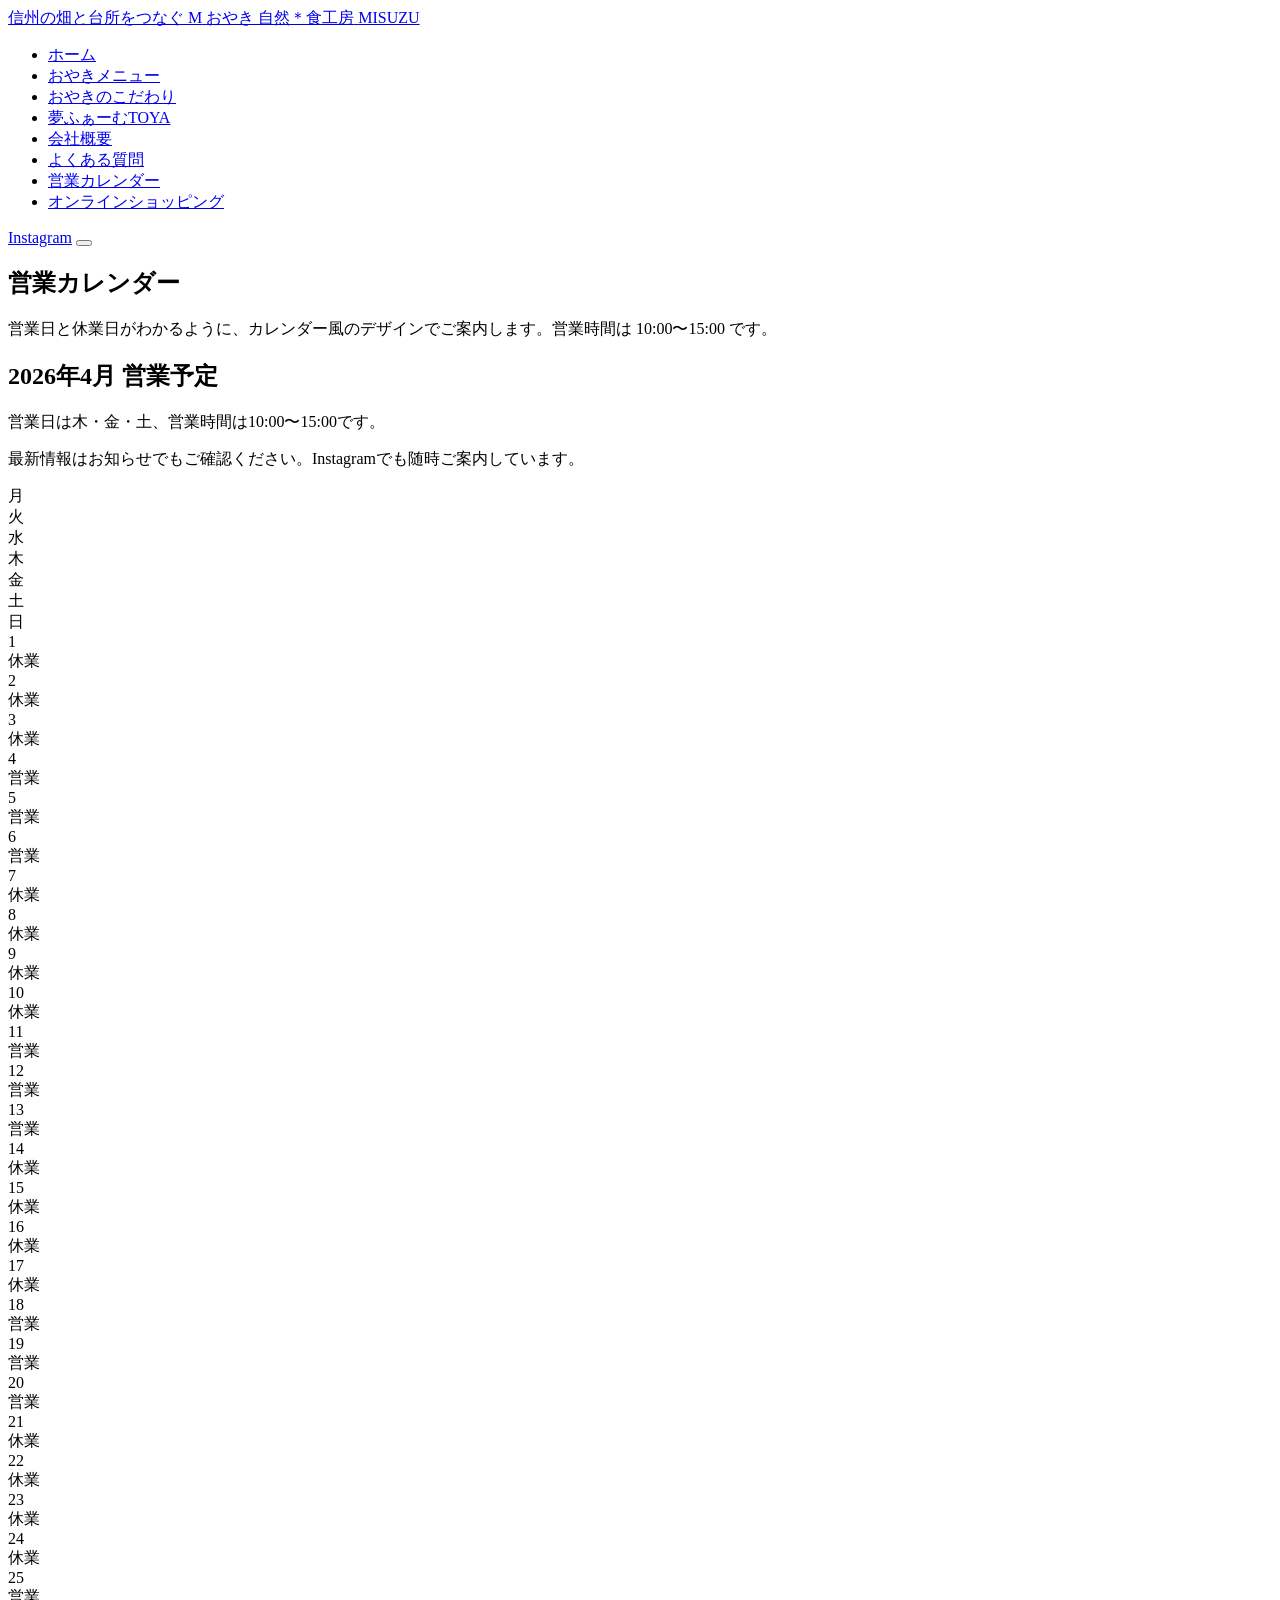
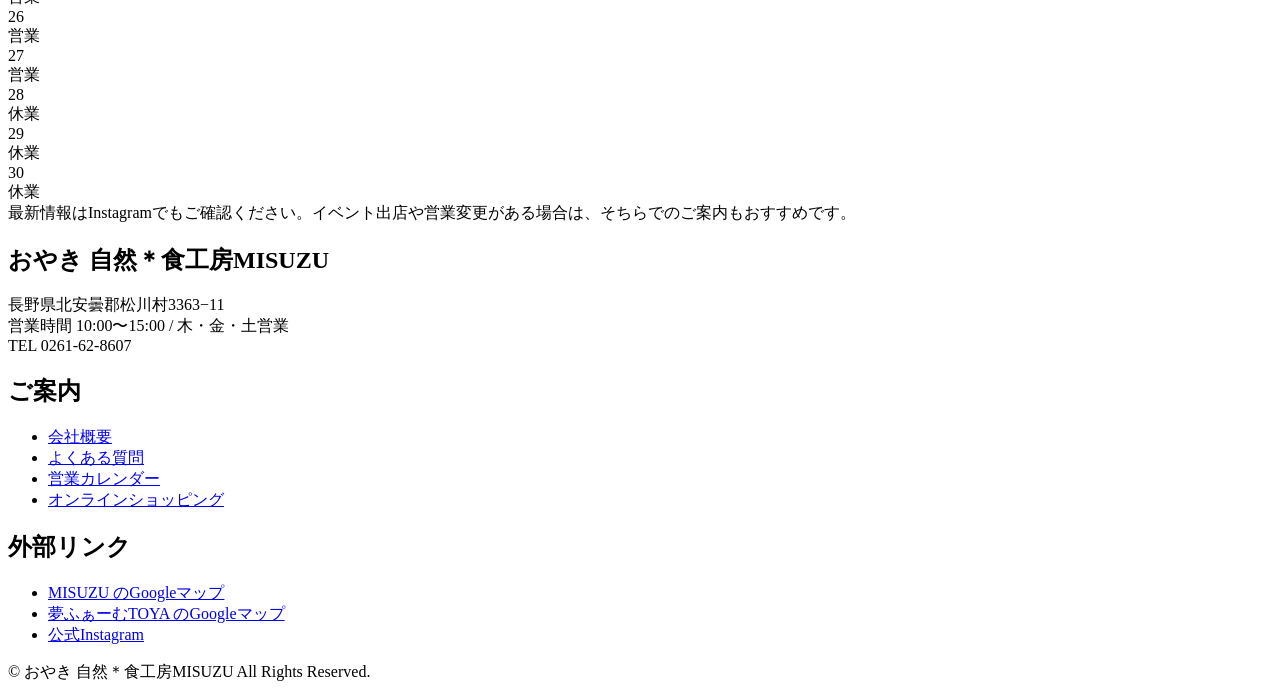
==== calendar.html @ 5a857658 "Add files via upload" ====
<!DOCTYPE html>
<html lang="ja">
<head>
  <meta charset="UTF-8">
  <meta name="viewport" content="width=device-width, initial-scale=1.0">
  <title>営業カレンダー | 自然＊食工房MISUZU</title>
  <meta name="description" content="自然＊食工房MISUZUの営業日、休業日、イベント出店日をカレンダーでご案内します。最新情報はお知らせやInstagramもご確認ください。">
  <link rel="stylesheet" href="assets/css/style.css">
</head>
<body>

<header class="site-header">
  <div class="container header-inner">
    <a class="logo-wrap" href="index.html">
      <span class="logo-sub">信州の畑と台所をつなぐ</span>
      <span class="logo-top">
        <span class="logo-mark">M</span>
        <span class="logo-main">おやき 自然＊食工房</span>
      </span>
      <span class="logo-en">MISUZU</span>
    </a>

    <div class="header-right">
      <nav class="global-nav">
        <ul>
          <li><a href="index.html">ホーム</a></li>
          <li><a href="menu.html">おやきメニュー</a></li>
          <li><a href="commitment.html">おやきのこだわり</a></li>
          <li><a href="farm.html">夢ふぁーむTOYA</a></li>
          <li><a href="company.html">会社概要</a></li>
          <li><a href="faq.html">よくある質問</a></li>
          <li><a href="calendar.html" class="is-current">営業カレンダー</a></li>
          <li><a href="shop.html">オンラインショッピング</a></li>
        </ul>
      </nav>

      <a class="social-link" href="https://www.instagram.com/misuzu_8607/" target="_blank" rel="noopener">Instagram</a>

      <button class="menu-toggle" aria-label="メニューを開く" aria-expanded="false">
        <span class="menu-toggle-bar"></span>
        <span class="menu-toggle-bar"></span>
        <span class="menu-toggle-bar"></span>
      </button>
    </div>
  </div>
</header>


<main class="page-main">
  <section class="page-hero">
    <div class="container narrow">
      <h1>営業カレンダー</h1>
      <p>営業日と休業日がわかるように、カレンダー風のデザインでご案内します。営業時間は 10:00〜15:00 です。</p>
    </div>
  </section>

  <section class="section">
    <div class="container">
      <h2 class="section-title">2026年4月 営業予定</h2><p class="section-lead">営業日は木・金・土、営業時間は10:00〜15:00です。</p>
      <p class="section-lead">最新情報はお知らせでもご確認ください。Instagramでも随時ご案内しています。</p>

      
      <div class="calendar-grid">
        <div class="calendar-head">月</div>
        <div class="calendar-head">火</div>
        <div class="calendar-head">水</div>
        <div class="calendar-head">木</div>
        <div class="calendar-head">金</div>
        <div class="calendar-head">土</div>
        <div class="calendar-head">日</div>

        <div class="calendar-cell is-closed"><div class="calendar-day">1</div><span class="calendar-label label-closed">休業</span></div>
        <div class="calendar-cell is-closed"><div class="calendar-day">2</div><span class="calendar-label label-closed">休業</span></div>
        <div class="calendar-cell is-closed"><div class="calendar-day">3</div><span class="calendar-label label-closed">休業</span></div>
        <div class="calendar-cell"><div class="calendar-day">4</div><span class="calendar-label label-open">営業</span></div>
        <div class="calendar-cell"><div class="calendar-day">5</div><span class="calendar-label label-open">営業</span></div>
        <div class="calendar-cell"><div class="calendar-day">6</div><span class="calendar-label label-open">営業</span></div>
        <div class="calendar-cell is-closed"><div class="calendar-day">7</div><span class="calendar-label label-closed">休業</span></div>

        <div class="calendar-cell is-closed"><div class="calendar-day">8</div><span class="calendar-label label-closed">休業</span></div>
        <div class="calendar-cell is-closed"><div class="calendar-day">9</div><span class="calendar-label label-closed">休業</span></div>
        <div class="calendar-cell is-closed"><div class="calendar-day">10</div><span class="calendar-label label-closed">休業</span></div>
        <div class="calendar-cell"><div class="calendar-day">11</div><span class="calendar-label label-open">営業</span></div>
        <div class="calendar-cell"><div class="calendar-day">12</div><span class="calendar-label label-open">営業</span></div>
        <div class="calendar-cell"><div class="calendar-day">13</div><span class="calendar-label label-open">営業</span></div>
        <div class="calendar-cell is-closed"><div class="calendar-day">14</div><span class="calendar-label label-closed">休業</span></div>

        <div class="calendar-cell is-closed"><div class="calendar-day">15</div><span class="calendar-label label-closed">休業</span></div>
        <div class="calendar-cell is-closed"><div class="calendar-day">16</div><span class="calendar-label label-closed">休業</span></div>
        <div class="calendar-cell is-closed"><div class="calendar-day">17</div><span class="calendar-label label-closed">休業</span></div>
        <div class="calendar-cell"><div class="calendar-day">18</div><span class="calendar-label label-open">営業</span></div>
        <div class="calendar-cell"><div class="calendar-day">19</div><span class="calendar-label label-open">営業</span></div>
        <div class="calendar-cell"><div class="calendar-day">20</div><span class="calendar-label label-open">営業</span></div>
        <div class="calendar-cell is-closed"><div class="calendar-day">21</div><span class="calendar-label label-closed">休業</span></div>

        <div class="calendar-cell is-closed"><div class="calendar-day">22</div><span class="calendar-label label-closed">休業</span></div>
        <div class="calendar-cell is-closed"><div class="calendar-day">23</div><span class="calendar-label label-closed">休業</span></div>
        <div class="calendar-cell is-closed"><div class="calendar-day">24</div><span class="calendar-label label-closed">休業</span></div>
        <div class="calendar-cell"><div class="calendar-day">25</div><span class="calendar-label label-open">営業</span></div>
        <div class="calendar-cell"><div class="calendar-day">26</div><span class="calendar-label label-open">営業</span></div>
        <div class="calendar-cell"><div class="calendar-day">27</div><span class="calendar-label label-open">営業</span></div>
        <div class="calendar-cell is-closed"><div class="calendar-day">28</div><span class="calendar-label label-closed">休業</span></div>

        <div class="calendar-cell is-closed"><div class="calendar-day">29</div><span class="calendar-label label-closed">休業</span></div>
        <div class="calendar-cell is-closed"><div class="calendar-day">30</div><span class="calendar-label label-closed">休業</span></div>
      </div>


      <div class="spacer-24"></div>
      <div class="note-box">
        最新情報はInstagramでもご確認ください。イベント出店や営業変更がある場合は、そちらでのご案内もおすすめです。
      </div>
    </div>
  </section>
</main>


<footer class="site-footer">
  <div class="container footer-grid">
    <div>
      <h2 class="footer-title">おやき 自然＊食工房MISUZU</h2>
      <p class="footer-text">
        長野県北安曇郡松川村3363−11<br>
        営業時間 10:00〜15:00 / 木・金・土営業<br>
        TEL 0261-62-8607
      </p>
    </div>

    <div>
      <h2 class="footer-title">ご案内</h2>
      <ul class="footer-links">
        <li><a href="company.html">会社概要</a></li>
        <li><a href="faq.html">よくある質問</a></li>
        <li><a href="calendar.html">営業カレンダー</a></li>
        <li><a href="shop.html">オンラインショッピング</a></li>
      </ul>
    </div>

    <div>
      <h2 class="footer-title">外部リンク</h2>
      <ul class="footer-links">
        <li><a href="https://maps.app.goo.gl/z2xtcwqG5wFRK5Et5" target="_blank" rel="noopener">MISUZU のGoogleマップ</a></li>
        <li><a href="https://maps.app.goo.gl/m7AJGB9imbw2yiM36" target="_blank" rel="noopener">夢ふぁーむTOYA のGoogleマップ</a></li>
        <li><a href="https://www.instagram.com/misuzu_8607/" target="_blank" rel="noopener">公式Instagram</a></li>
      </ul>
    </div>
  </div>
  <div class="container footer-bottom">
    © おやき 自然＊食工房MISUZU All Rights Reserved.
  </div>
</footer>

<script src="assets/js/main.js"></script>
</body>
</html>
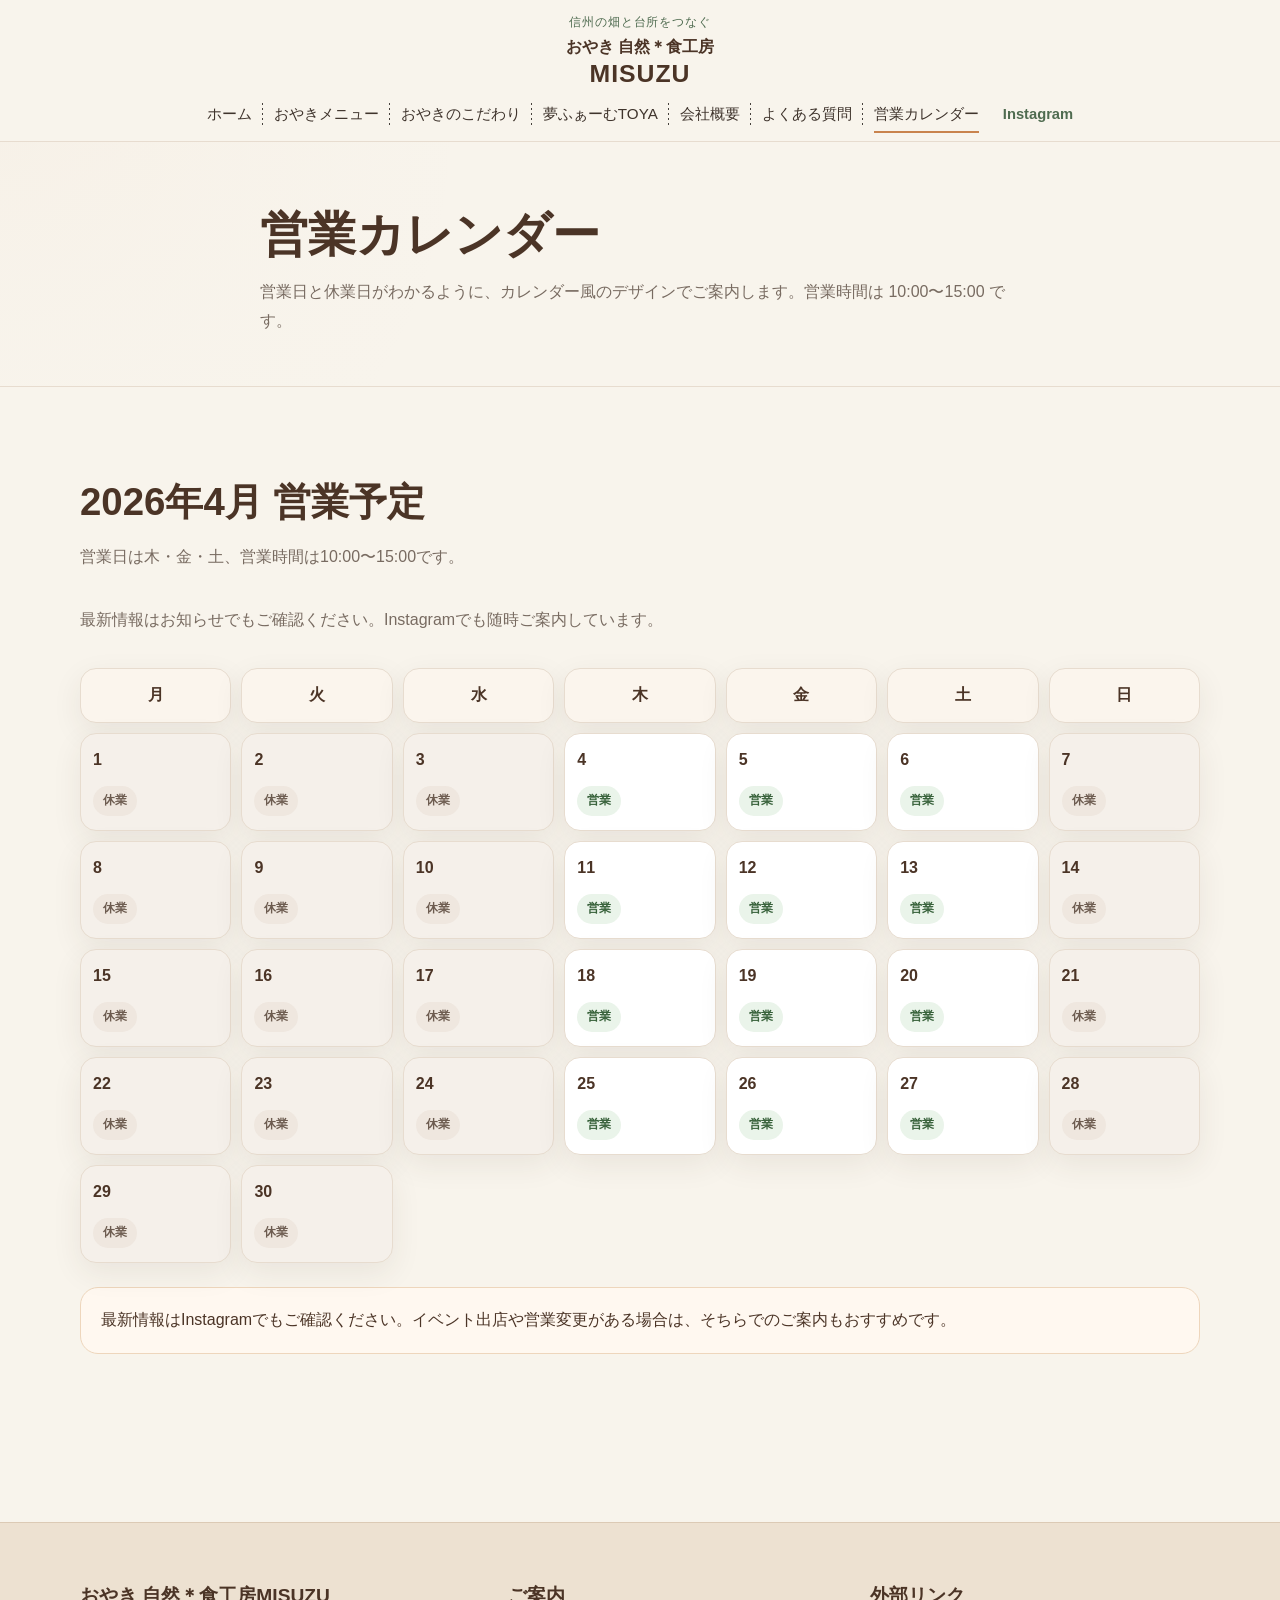
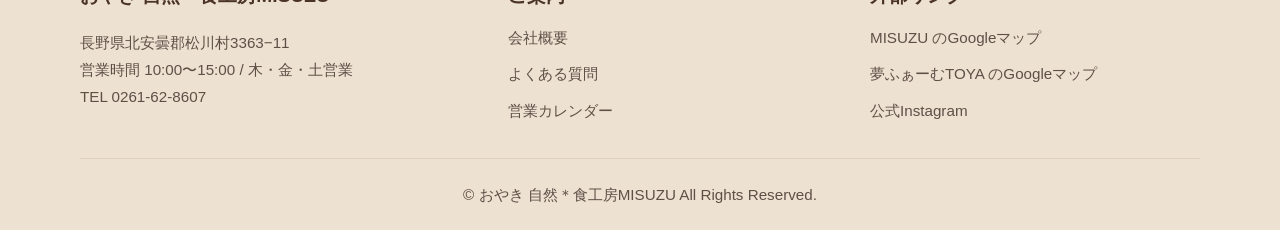
==== commit 6f2098e9: "calendar.html" ====
--- a/calendar.html
+++ b/calendar.html
@@ -30,7 +30,7 @@
           <li><a href="company.html">会社概要</a></li>
           <li><a href="faq.html">よくある質問</a></li>
           <li><a href="calendar.html" class="is-current">営業カレンダー</a></li>
-          <li><a href="shop.html">オンラインショッピング</a></li>
+       
         </ul>
       </nav>
 
@@ -132,7 +132,7 @@
         <li><a href="company.html">会社概要</a></li>
         <li><a href="faq.html">よくある質問</a></li>
         <li><a href="calendar.html">営業カレンダー</a></li>
-        <li><a href="shop.html">オンラインショッピング</a></li>
+       
       </ul>
     </div>
 
--- a/assets/css/style.css
+++ b/assets/css/style.css
@@ -0,0 +1,1582 @@
+
+:root {
+  --ivory: #f8f4ec;
+  --white: #ffffff;
+  --brown: #6b4b35;
+  --brown-dark: #4b3426;
+  --green: #4f6b4f;
+  --orange: #c9834d;
+  --orange-soft: #e4b489;
+  --text: #3f342c;
+  --muted: #786b61;
+  --line: #e7dccf;
+  --bg-section: #fcfaf6;
+  --shadow: 0 10px 30px rgba(70, 50, 35, 0.08);
+  --radius: 20px;
+  --header-h: 132px;
+}
+
+* {
+  box-sizing: border-box;
+}
+
+html {
+  scroll-behavior: smooth;
+}
+
+body {
+  margin: 0;
+  color: var(--text);
+  background: var(--ivory);
+  font-family: "Hiragino Sans", "Yu Gothic", "YuGothic", sans-serif;
+  line-height: 1.8;
+}
+
+body.menu-open {
+  overflow: hidden;
+}
+
+img {
+  max-width: 100%;
+  height: auto;
+  display: block;
+}
+
+a {
+  color: inherit;
+}
+
+.container {
+  width: min(1120px, 92%);
+  margin: 0 auto;
+}
+
+.narrow {
+  width: min(760px, 92%);
+  margin: 0 auto;
+}
+
+.section {
+  padding: 88px 0;
+}
+
+.section.alt {
+  background: var(--bg-section);
+}
+
+.page-main {
+  padding-top: var(--header-h);
+}
+
+.page-hero {
+  padding: 72px 0 50px;
+  background:
+    linear-gradient(rgba(248,244,236,0.78), rgba(248,244,236,0.92)),
+    radial-gradient(circle at top left, rgba(201,131,77,0.12), transparent 35%);
+  border-bottom: 1px solid var(--line);
+}
+
+.page-hero h1 {
+  margin: 0 0 12px;
+  font-size: clamp(2rem, 4vw, 3rem);
+  line-height: 1.3;
+  color: var(--brown-dark);
+}
+
+.page-hero p {
+  margin: 0;
+  color: var(--muted);
+}
+
+.section-title {
+  margin: 0 0 14px;
+  font-size: clamp(1.7rem, 3vw, 2.4rem);
+  line-height: 1.4;
+  color: var(--brown-dark);
+}
+
+.section-lead {
+  margin: 0 0 34px;
+  color: var(--muted);
+}
+
+.site-header {
+  position: fixed;
+  inset: 0 0 auto 0;
+  z-index: 1000;
+  background: rgba(248, 244, 236, 0.95);
+  backdrop-filter: blur(10px);
+  border-bottom: 1px solid var(--line);
+}
+
+.header-inner {
+  min-height: 124px;
+  display: flex;
+  flex-direction: column;
+  align-items: center;
+  justify-content: center;
+  gap: 14px;
+  padding-top: 12px;
+  padding-bottom: 12px;
+}
+.logo {
+  display: flex;
+  align-items: center;
+  gap: 12px;
+}
+
+.logo-img {
+  width: 50px;
+  height: 50px;
+  object-fit: contain;
+}
+.logo-wrap {
+  display: flex;
+  flex-direction: column;
+  justify-content: center;
+  align-items: center;
+  text-align: center;
+  text-decoration: none;
+  gap: 4px;
+}
+
+.logo-top {
+  display: flex;
+  align-items: center;
+  justify-content: center;
+  gap: 12px;
+}
+
+.logo-mark {
+  width: 44px;
+  height: 44px;
+  border-radius: 50%;
+  display: inline-flex;
+  align-items: center;
+  justify-content: center;
+  background: linear-gradient(135deg, var(--orange), #b56d3a);
+  color: #fff;
+  font-weight: 800;
+  font-size: 1rem;
+  box-shadow: 0 6px 18px rgba(107, 75, 53, 0.18);
+  flex-shrink: 0;
+}
+
+.logo-sub {
+  font-size: 0.72rem;
+  color: var(--green);
+  letter-spacing: 0.08em;
+}
+
+.logo-main {
+  font-size: 1rem;
+  font-weight: 700;
+  color: var(--brown-dark);
+  line-height: 1.3;
+}
+
+.logo-en {
+  font-size: 1.55rem;
+  font-weight: 800;
+  letter-spacing: 0.04em;
+  color: var(--brown-dark);
+  line-height: 1;
+}
+
+.header-right {
+  display: flex;
+  align-items: center;
+  justify-content: center;
+  gap: 24px;
+  width: 100%;
+}
+
+.global-nav ul {
+  display: flex;
+  align-items: center;
+  justify-content: center;
+  gap: 22px;
+  list-style: none;
+  margin: 0;
+  padding: 0;
+  flex-wrap: wrap;
+}
+
+.global-nav li {
+  position: relative;
+}
+
+.global-nav li:not(:last-child)::after {
+  content: "";
+  position: absolute;
+  right: -11px;
+  top: 50%;
+  transform: translateY(-50%);
+  width: 1px;
+  height: 24px;
+  background-image: repeating-linear-gradient(
+    to bottom,
+    rgba(40, 35, 30, 0.85) 0,
+    rgba(40, 35, 30, 0.85) 2px,
+    transparent 2px,
+    transparent 5px
+  );
+}
+
+.global-nav a.is-current::after {
+  width: 42px;
+}
+
+
+.global-nav a {
+  text-decoration: none;
+  font-size: 0.95rem;
+  color: var(--text);
+  position: relative;
+  display: inline-block;
+  line-height: 1.6;
+}
+
+.global-nav a::after {
+  content: "";
+  position: absolute;
+  left: 0;
+  bottom: -6px;
+  width: 0;
+  height: 2px;
+  background: var(--orange);
+  transition: width 0.25s ease;
+}
+
+.global-nav a:hover::after,
+.global-nav a:focus-visible::after,
+.global-nav a.is-current::after {
+  width: 100%;
+}
+
+.social-link {
+  text-decoration: none;
+  white-space: nowrap;
+  color: var(--green);
+  font-size: 0.92rem;
+  font-weight: 700;
+}
+
+.menu-toggle {
+  display: none;
+  border: none;
+  background: transparent;
+  padding: 8px;
+  cursor: pointer;
+}
+
+.menu-toggle-bar {
+  display: block;
+  width: 26px;
+  height: 2px;
+  margin: 5px 0;
+  background: var(--brown-dark);
+  border-radius: 999px;
+}
+
+.hero {
+  min-height: 92vh;
+  padding-top: var(--header-h);
+  display: grid;
+  align-items: stretch;
+  background:
+    linear-gradient(90deg, rgba(62,44,31,.64), rgba(62,44,31,.25)),
+    url('../img/yakioyaki.JPG') center/cover no-repeat;
+  color: #fff;
+}
+
+.hero-inner {
+  display: grid;
+  align-items: center;
+  padding: 70px 0;
+}
+
+.hero-content {
+  max-width: 660px;
+}
+
+.hero-kicker {
+  display: none;
+}
+
+.hero h1 {
+  margin: 0 0 16px;
+  font-size: clamp(2.4rem, 6vw, 4.3rem);
+  line-height: 1.25;
+}
+
+.hero p {
+  margin: 0;
+  font-size: 1.05rem;
+  max-width: 560px;
+}
+
+.hero-buttons {
+  display: flex;
+  flex-wrap: wrap;
+  gap: 14px;
+  margin-top: 28px;
+}
+
+.btn {
+  display: inline-flex;
+  align-items: center;
+  justify-content: center;
+  min-height: 48px;
+  padding: 12px 24px;
+  border-radius: 999px;
+  text-decoration: none;
+  border: 1px solid transparent;
+  background: var(--orange);
+  color: #fff;
+  font-weight: 700;
+  transition: transform .2s ease, opacity .2s ease, background .2s ease;
+}
+
+.btn:hover {
+  opacity: 0.95;
+  transform: translateY(-1px);
+}
+
+.btn-secondary {
+  background: rgba(255,255,255,0.14);
+  border-color: rgba(255,255,255,0.4);
+}
+
+.btn-outline {
+  background: transparent;
+  color: var(--brown-dark);
+  border-color: var(--orange);
+}
+
+.btn-small {
+  min-height: 40px;
+  padding: 8px 18px;
+  font-size: 0.92rem;
+}
+
+.grid {
+  display: grid;
+  gap: 24px;
+}
+
+.grid-2 {
+  grid-template-columns: repeat(2, 1fr);
+}
+
+.grid-3 {
+  grid-template-columns: repeat(3, 1fr);
+}
+
+.grid-4 {
+  grid-template-columns: repeat(4, 1fr);
+}
+
+.card {
+  background: var(--white);
+  border: 1px solid var(--line);
+  border-radius: var(--radius);
+  box-shadow: var(--shadow);
+  overflow: hidden;
+}
+
+.card-body {
+  padding: 24px;
+}
+
+.feature-card,
+.info-card,
+.faq-preview-item {
+  background: var(--white);
+  border: 1px solid var(--line);
+  border-radius: var(--radius);
+  box-shadow: var(--shadow);
+  padding: 26px;
+}
+
+.feature-icon {
+  width: 52px;
+  height: 52px;
+  display: grid;
+  place-items: center;
+  margin-bottom: 14px;
+  border-radius: 50%;
+  background: #f4e6d7;
+  color: var(--brown-dark);
+  font-size: 1.4rem;
+}
+
+.media-block,
+.split-block {
+  display: grid;
+  grid-template-columns: 1.08fr 1fr;
+  gap: 40px;
+  align-items: center;
+}
+
+.media-block.reverse {
+  grid-template-columns: 1fr 1.08fr;
+}
+
+.media-image img,
+.card-image img,
+.instagram-photo img {
+  width: 100%;
+  height: 100%;
+  object-fit: cover;
+}
+
+.media-image,
+.instagram-photo {
+  overflow: hidden;
+  border-radius: var(--radius);
+  box-shadow: var(--shadow);
+}
+
+.media-image img {
+  min-height: 340px;
+}
+
+.card-image img {
+  aspect-ratio: 4 / 3;
+}
+
+.tag-row {
+  display: flex;
+  flex-wrap: wrap;
+  gap: 8px;
+  margin-bottom: 14px;
+}
+
+.tag {
+  display: inline-flex;
+  align-items: center;
+  padding: 6px 12px;
+  border-radius: 999px;
+  background: #f4e6d7;
+  color: var(--brown-dark);
+  font-size: 0.8rem;
+  font-weight: 700;
+}
+
+.note-box {
+  padding: 18px 20px;
+  border-radius: 18px;
+  background: #fff8f0;
+  border: 1px solid #eed6bc;
+  color: var(--brown-dark);
+}
+
+.news-list,
+.link-list {
+  list-style: none;
+  margin: 0;
+  padding: 0;
+}
+
+.news-list li,
+.link-list li {
+  padding: 14px 0;
+  border-bottom: 1px dashed var(--line);
+}
+
+.news-list li:last-child,
+.link-list li:last-child {
+  border-bottom: none;
+}
+
+.news-date {
+  display: inline-block;
+  min-width: 112px;
+  color: var(--green);
+  font-weight: 700;
+  font-size: 0.92rem;
+}
+
+.faq-preview {
+  display: grid;
+  gap: 14px;
+}
+
+.faq-preview-item h3,
+.feature-card h3,
+.info-card h3,
+.menu-card h3 {
+  margin: 0 0 10px;
+  font-size: 1.15rem;
+  color: var(--brown-dark);
+}
+
+.faq-preview-item p,
+.feature-card p,
+.info-card p,
+.menu-card p,
+.media-text p {
+  margin: 0;
+  color: var(--muted);
+}
+
+.instagram-box {
+  display: grid;
+  grid-template-columns: 1fr 1.05fr;
+  gap: 32px;
+  align-items: center;
+  background: linear-gradient(135deg, #fff, #fcf6ef);
+  border: 1px solid var(--line);
+  border-radius: 28px;
+  box-shadow: var(--shadow);
+  padding: 32px;
+}
+
+.table-wrap {
+  overflow-x: auto;
+}
+
+.info-table {
+  width: 100%;
+  border-collapse: collapse;
+  background: var(--white);
+  border: 1px solid var(--line);
+  border-radius: 18px;
+  overflow: hidden;
+  box-shadow: var(--shadow);
+}
+
+.info-table th,
+.info-table td {
+  padding: 16px 18px;
+  border-bottom: 1px solid var(--line);
+  text-align: left;
+  vertical-align: top;
+}
+
+.info-table th {
+  width: 200px;
+  background: #faf4eb;
+  color: var(--brown-dark);
+}
+
+.info-table tr:last-child th,
+.info-table tr:last-child td {
+  border-bottom: none;
+}
+
+.faq-list {
+  display: grid;
+  gap: 14px;
+}
+
+.faq-item {
+  background: var(--white);
+  border: 1px solid var(--line);
+  border-radius: 18px;
+  overflow: hidden;
+  box-shadow: var(--shadow);
+}
+
+.faq-question {
+  width: 100%;
+  padding: 18px 22px;
+  border: none;
+  background: transparent;
+  color: var(--brown-dark);
+  text-align: left;
+  font-size: 1rem;
+  font-weight: 700;
+  cursor: pointer;
+  position: relative;
+}
+
+.faq-question::after {
+  content: "+";
+  position: absolute;
+  right: 22px;
+  top: 50%;
+  transform: translateY(-50%);
+  font-size: 1.3rem;
+  color: var(--orange);
+}
+
+.faq-item.is-open .faq-question::after {
+  content: "−";
+}
+
+.faq-answer {
+  display: none;
+  padding: 0 22px 20px;
+  color: var(--muted);
+}
+
+.faq-item.is-open .faq-answer {
+  display: block;
+}
+
+.calendar-grid {
+  display: grid;
+  grid-template-columns: repeat(7, 1fr);
+  gap: 10px;
+}
+
+.calendar-head,
+.calendar-cell {
+  background: var(--white);
+  border: 1px solid var(--line);
+  border-radius: 16px;
+  min-height: 98px;
+  padding: 12px;
+  box-shadow: var(--shadow);
+}
+
+.calendar-head {
+  min-height: auto;
+  text-align: center;
+  font-weight: 700;
+  color: var(--brown-dark);
+  background: #fbf5ed;
+}
+
+.calendar-cell.is-closed {
+  background: #f5f0ea;
+}
+
+.calendar-cell.is-event {
+  background: #fff4e8;
+  border-color: #efc598;
+}
+
+.calendar-day {
+  font-weight: 700;
+  margin-bottom: 10px;
+  color: var(--brown-dark);
+}
+
+.calendar-label {
+  display: inline-block;
+  padding: 4px 10px;
+  border-radius: 999px;
+  font-size: 0.76rem;
+  font-weight: 700;
+}
+
+.label-open {
+  background: #eaf4ea;
+  color: #37613a;
+}
+
+.label-closed {
+  background: #efe7df;
+  color: #6d5c50;
+}
+
+.label-event {
+  background: #fde3c5;
+  color: #9a5d1b;
+}
+
+.contact-note {
+  font-size: 0.95rem;
+  color: var(--muted);
+}
+
+.site-footer {
+  background: #ede1d1;
+  margin-top: 80px;
+  padding-top: 56px;
+  border-top: 1px solid #dccab5;
+}
+
+.footer-grid {
+  display: grid;
+  grid-template-columns: 1.2fr 1fr 1fr;
+  gap: 32px;
+}
+
+.footer-title {
+  margin: 0 0 10px;
+  font-size: 1.2rem;
+  color: var(--brown-dark);
+}
+
+.footer-text,
+.footer-links a,
+.footer-bottom {
+  color: #5e5047;
+  font-size: 0.95rem;
+}
+
+.footer-links {
+  list-style: none;
+  margin: 0;
+  padding: 0;
+}
+
+.footer-links li + li {
+  margin-top: 8px;
+}
+
+.footer-links a {
+  text-decoration: none;
+}
+
+.footer-bottom {
+  text-align: center;
+  padding: 22px 0;
+  margin-top: 32px;
+  border-top: 1px solid rgba(107,75,53,0.12);
+}
+
+.spacer-24 {
+  height: 24px;
+}
+
+@media (max-width: 980px) {
+  .grid-4 {
+    grid-template-columns: repeat(2, 1fr);
+  }
+
+  .grid-3 {
+    grid-template-columns: repeat(2, 1fr);
+  }
+
+  .media-block,
+  .media-block.reverse,
+  .split-block,
+  .instagram-box,
+  .footer-grid {
+    grid-template-columns: 1fr;
+  }
+
+  .calendar-grid {
+    grid-template-columns: repeat(4, 1fr);
+  }
+}
+
+@media (max-width: 768px) {
+  :root {
+    --header-h: 74px;
+  }
+
+  .header-inner {
+    min-height: 74px;
+    display: flex;
+    flex-direction: row;
+    align-items: center;
+    justify-content: space-between;
+    padding-top: 0;
+    padding-bottom: 0;
+    gap: 16px;
+  }
+
+  .logo-wrap {
+    min-width: auto;
+    align-items: flex-start;
+    text-align: left;
+  }
+
+  .logo-top {
+    justify-content: flex-start;
+  }
+
+  .logo-mark {
+    width: 34px;
+    height: 34px;
+    font-size: 0.9rem;
+  }
+
+  .logo-main {
+    font-size: 0.92rem;
+  }
+
+  .logo-en {
+    font-size: 1.2rem;
+  }
+
+  .header-right {
+    width: auto;
+    align-items: center;
+    justify-content: flex-end;
+    gap: 0;
+  }
+
+  .menu-toggle {
+    display: block;
+  }
+
+  .social-link {
+    display: none;
+  }
+
+  .global-nav {
+    position: fixed;
+    top: var(--header-h);
+    right: 0;
+    width: min(88vw, 360px);
+    height: calc(100vh - var(--header-h));
+    background: rgba(248, 244, 236, 0.98);
+    border-left: 1px solid var(--line);
+    transform: translateX(100%);
+    transition: transform .28s ease;
+    padding: 24px;
+    overflow-y: auto;
+  }
+
+  .global-nav.is-open {
+    transform: translateX(0);
+  }
+
+  .global-nav ul {
+    flex-direction: column;
+    align-items: flex-start;
+    gap: 14px;
+  }
+
+  .hero {
+    min-height: 84vh;
+    background-position: center;
+  }
+
+  .hero-buttons {
+    flex-direction: column;
+    align-items: flex-start;
+  }
+
+  .grid-2,
+  .grid-3,
+  .grid-4,
+  .calendar-grid {
+    grid-template-columns: 1fr;
+  }
+
+  .page-hero {
+    padding: 54px 0 40px;
+  }
+
+  .section {
+    padding: 68px 0;
+  }
+}
+
+
+
+
+
+
+/* ===== smartphone optimization ===== */
+@media (max-width: 768px) {
+  body {
+    font-size: 15px;
+    line-height: 1.75;
+  }
+
+  .container,
+  .narrow {
+    width: min(92%, 100%);
+  }
+
+  .site-header {
+    border-bottom: 1px solid var(--line);
+  }
+
+  .header-inner {
+    min-height: 78px;
+    padding: 10px 0;
+  }
+
+  .logo-sub {
+    font-size: 0.62rem;
+    letter-spacing: 0.04em;
+  }
+
+  .logo-main {
+    font-size: 0.84rem;
+  }
+
+  .logo-en {
+    font-size: 1.05rem;
+  }
+
+  .global-nav {
+    width: 100%;
+    height: calc(100vh - var(--header-h));
+    border-left: none;
+    box-shadow: -10px 0 30px rgba(0, 0, 0, 0.06);
+    padding: 20px 18px 28px;
+  }
+
+  .global-nav ul {
+    gap: 0;
+    width: 100%;
+  }
+
+  .global-nav li {
+    width: 100%;
+    border-bottom: 1px solid var(--line);
+  }
+
+  .global-nav li:not(:last-child)::after {
+    display: none;
+  }
+
+
+  .global-nav a {
+    display: block;
+    width: 100%;
+    padding: 14px 2px;
+    font-size: 1rem;
+  }
+
+  .global-nav a::after {
+    display: none;
+  }
+
+  .menu-toggle {
+    padding: 6px;
+  }
+
+  .hero {
+    min-height: auto;
+    padding-top: var(--header-h);
+    background:
+      linear-gradient(180deg, rgba(62,44,31,.54), rgba(62,44,31,.32)),
+      url('../img/yakioyaki.JPG') center/cover no-repeat;
+  }
+
+  .hero-inner {
+    padding: 42px 0 50px;
+  }
+
+  .hero-content {
+    max-width: 100%;
+  }
+
+  .hero-kicker {
+    margin-bottom: 14px;
+    padding: 7px 12px;
+    font-size: 0.8rem;
+  }
+
+  .hero h1 {
+    font-size: clamp(2rem, 10vw, 2.8rem);
+    line-height: 1.25;
+    margin-bottom: 14px;
+  }
+
+  .hero p {
+    font-size: 0.98rem;
+  }
+
+  .hero-buttons {
+    gap: 12px;
+    width: 100%;
+  }
+
+  .hero-buttons .btn {
+    width: 100%;
+  }
+
+  .section {
+    padding: 54px 0;
+  }
+
+  .section-title {
+    font-size: 1.55rem;
+    line-height: 1.45;
+    margin-bottom: 12px;
+  }
+
+  .section-lead {
+    margin-bottom: 24px;
+    font-size: 0.95rem;
+  }
+
+  .feature-card,
+  .info-card,
+  .faq-preview-item,
+  .card-body {
+    padding: 20px;
+  }
+
+  .feature-icon {
+    width: 46px;
+    height: 46px;
+    font-size: 1.2rem;
+    margin-bottom: 12px;
+  }
+
+  .media-block,
+  .media-block.reverse,
+  .split-block,
+  .instagram-box,
+  .footer-grid,
+  .grid-2,
+  .grid-3,
+  .grid-4 {
+    grid-template-columns: 1fr;
+    gap: 20px;
+  }
+
+  .media-image img,
+  .instagram-photo img {
+    min-height: 220px;
+    max-height: 280px;
+  }
+
+  .instagram-box {
+    padding: 22px;
+    border-radius: 22px;
+  }
+
+  .page-main {
+    padding-top: 78px;
+  }
+
+  .page-hero {
+    padding: 36px 0 28px;
+  }
+
+  .page-hero h1 {
+    font-size: 1.9rem;
+    margin-bottom: 10px;
+  }
+
+  .page-hero p {
+    font-size: 0.95rem;
+  }
+
+  .card-image img {
+    aspect-ratio: 16 / 11;
+  }
+
+  .tag {
+    font-size: 0.75rem;
+    padding: 5px 10px;
+  }
+
+  .info-table th,
+  .info-table td {
+    display: block;
+    width: 100%;
+    padding: 12px 14px;
+  }
+
+  .info-table th {
+    border-bottom: none;
+    padding-bottom: 6px;
+  }
+
+  .info-table td {
+    padding-top: 0;
+  }
+
+  .faq-question {
+    padding: 16px 18px;
+    font-size: 0.98rem;
+    line-height: 1.55;
+  }
+
+  .faq-answer {
+    padding: 0 18px 18px;
+    font-size: 0.94rem;
+  }
+
+  .calendar-grid {
+    grid-template-columns: repeat(2, 1fr);
+    gap: 10px;
+  }
+
+  .calendar-head {
+    min-height: auto;
+    padding: 10px 8px;
+    font-size: 0.9rem;
+  }
+
+  .calendar-cell {
+    min-height: 88px;
+    padding: 10px;
+  }
+
+  .calendar-day {
+    font-size: 1rem;
+    margin-bottom: 8px;
+  }
+
+  .calendar-label {
+    font-size: 0.72rem;
+    padding: 4px 8px;
+  }
+
+  .btn,
+  .btn-outline,
+  .btn-secondary {
+    width: 100%;
+    text-align: center;
+  }
+
+  .footer-grid {
+    gap: 20px;
+  }
+
+  .footer-title {
+    margin-bottom: 8px;
+  }
+
+  .footer-bottom {
+    margin-top: 24px;
+    padding: 18px 0 24px;
+    font-size: 0.88rem;
+  }
+}
+
+@media (max-width: 480px) {
+  :root {
+    --header-h: 74px;
+  }
+
+  .hero-inner {
+    padding: 34px 0 42px;
+  }
+
+  .hero h1 {
+    font-size: 1.9rem;
+  }
+
+  .section {
+    padding: 46px 0;
+  }
+
+  .section-title {
+    font-size: 1.4rem;
+  }
+
+  .calendar-grid {
+    grid-template-columns: 1fr;
+  }
+
+  .calendar-head {
+    display: none;
+  }
+
+  .calendar-cell {
+    min-height: auto;
+    padding: 12px;
+  }
+}
+
+
+/* ===== shop page ===== */
+.shop-toolbar {
+  display: flex;
+  justify-content: space-between;
+  align-items: center;
+  gap: 20px;
+  margin-bottom: 28px;
+  flex-wrap: wrap;
+}
+
+.shop-chips {
+  display: flex;
+  flex-wrap: wrap;
+  gap: 10px;
+}
+
+.shop-chip {
+  display: inline-flex;
+  align-items: center;
+  justify-content: center;
+  min-height: 40px;
+  padding: 8px 16px;
+  border-radius: 999px;
+  background: var(--white);
+  border: 1px solid var(--line);
+  box-shadow: var(--shadow);
+  color: var(--brown-dark);
+  font-size: 0.9rem;
+  font-weight: 700;
+  text-decoration: none;
+}
+
+.shop-chip.is-active {
+  background: #f4e6d7;
+  border-color: #e6c6a5;
+}
+
+.shop-sort {
+  color: var(--muted);
+  font-size: 0.94rem;
+}
+
+.product-card {
+  display: flex;
+  flex-direction: column;
+  height: 100%;
+  background: var(--white);
+  border: 1px solid var(--line);
+  border-radius: 22px;
+  overflow: hidden;
+  box-shadow: var(--shadow);
+}
+
+.product-card .card-body {
+  display: flex;
+  flex-direction: column;
+  height: 100%;
+}
+
+.product-badges {
+  display: flex;
+  flex-wrap: wrap;
+  gap: 8px;
+  margin-bottom: 12px;
+}
+
+.product-badge {
+  display: inline-flex;
+  align-items: center;
+  padding: 5px 10px;
+  border-radius: 999px;
+  font-size: 0.74rem;
+  font-weight: 700;
+  color: var(--brown-dark);
+  background: #f4e6d7;
+}
+
+.product-title-row {
+  display: flex;
+  justify-content: space-between;
+  align-items: flex-start;
+  gap: 16px;
+  margin-bottom: 10px;
+}
+
+.product-title {
+  margin: 0;
+  font-size: 1.15rem;
+  color: var(--brown-dark);
+}
+
+.product-price {
+  white-space: nowrap;
+  font-size: 1.1rem;
+  font-weight: 800;
+  color: var(--brown-dark);
+}
+
+.product-desc {
+  margin: 0 0 14px;
+  color: var(--muted);
+}
+
+.product-meta {
+  margin: 0;
+  padding: 14px 0 0;
+  border-top: 1px dashed var(--line);
+  color: var(--muted);
+  font-size: 0.9rem;
+}
+
+.product-actions {
+  display: flex;
+  gap: 10px;
+  margin-top: auto;
+  padding-top: 20px;
+  flex-wrap: wrap;
+}
+
+.btn-cart {
+  background: var(--green);
+}
+
+.shop-feature-box {
+  display: grid;
+  grid-template-columns: 1.1fr 1fr;
+  gap: 28px;
+  align-items: stretch;
+  background: linear-gradient(135deg, #fff, #fcf6ef);
+  border: 1px solid var(--line);
+  border-radius: 28px;
+  box-shadow: var(--shadow);
+  overflow: hidden;
+}
+
+.shop-feature-content {
+  padding: 34px;
+}
+
+.shop-feature-content h2 {
+  margin: 0 0 14px;
+  font-size: clamp(1.7rem, 3vw, 2.3rem);
+  color: var(--brown-dark);
+}
+
+.shop-feature-content p {
+  margin: 0 0 18px;
+  color: var(--muted);
+}
+
+.shop-feature-image img {
+  width: 100%;
+  height: 100%;
+  min-height: 320px;
+  object-fit: cover;
+}
+
+.shop-info-grid {
+  display: grid;
+  grid-template-columns: repeat(3, 1fr);
+  gap: 22px;
+}
+
+.shop-info-card {
+  background: var(--white);
+  border: 1px solid var(--line);
+  border-radius: 22px;
+  box-shadow: var(--shadow);
+  padding: 24px;
+}
+
+.shop-info-card h3 {
+  margin: 0 0 10px;
+  color: var(--brown-dark);
+  font-size: 1.08rem;
+}
+
+.shop-info-card p,
+.shop-info-card li {
+  color: var(--muted);
+}
+
+.shop-info-card ul {
+  margin: 0;
+  padding-left: 18px;
+}
+
+.shop-banner {
+  padding: 22px 24px;
+  border-radius: 22px;
+  background: #fff8f0;
+  border: 1px solid #eed6bc;
+  box-shadow: var(--shadow);
+}
+
+.shop-banner strong {
+  color: var(--brown-dark);
+}
+
+.category-anchor {
+  scroll-margin-top: 160px;
+}
+
+@media (max-width: 980px) {
+  .shop-feature-box,
+  .shop-info-grid {
+    grid-template-columns: 1fr;
+  }
+}
+
+@media (max-width: 768px) {
+  .shop-toolbar {
+    align-items: flex-start;
+    margin-bottom: 22px;
+  }
+
+  .shop-chip {
+    min-height: 38px;
+    font-size: 0.86rem;
+  }
+
+  .product-title-row {
+    flex-direction: column;
+    gap: 6px;
+  }
+
+  .product-price {
+    font-size: 1rem;
+  }
+
+  .product-actions {
+    flex-direction: column;
+  }
+
+  .product-actions .btn {
+    width: 100%;
+  }
+
+  .shop-feature-content {
+    padding: 24px;
+  }
+
+  .shop-feature-image img {
+    min-height: 220px;
+    max-height: 280px;
+  }
+
+  .category-anchor {
+    scroll-margin-top: 90px;
+  }
+}
+
+
+/* ===== image / illustration additions ===== */
+.logo-image {
+  max-width: 92px;
+  height: auto;
+  display: block;
+  margin: 0 auto 6px;
+}
+
+.logo-mark {
+  display: none;
+}
+
+.illust-inline {
+  display: inline-flex;
+  align-items: center;
+  gap: 12px;
+}
+
+.illust-inline img {
+  width: 84px;
+  height: auto;
+}
+
+.illust-card {
+  background: var(--white);
+  border: 1px solid var(--line);
+  border-radius: 22px;
+  box-shadow: var(--shadow);
+  padding: 22px;
+  text-align: center;
+}
+
+.illust-card img {
+  width: min(160px, 100%);
+  margin: 0 auto 14px;
+  display: block;
+}
+
+.home-mascot {
+  display: grid;
+  grid-template-columns: 1.2fr 320px;
+  gap: 28px;
+  align-items: center;
+}
+
+.home-mascot-side {
+  text-align: center;
+}
+
+.home-mascot-side img {
+  width: min(220px, 100%);
+  margin: 0 auto;
+  display: block;
+}
+
+.mini-banner {
+  display: grid;
+  grid-template-columns: 1fr 220px;
+  gap: 24px;
+  align-items: center;
+  background: linear-gradient(135deg, #fff, #fcf6ef);
+  border: 1px solid var(--line);
+  border-radius: 22px;
+  box-shadow: var(--shadow);
+  padding: 26px;
+}
+
+.mini-banner img {
+  width: min(180px, 100%);
+  margin: 0 auto;
+  display: block;
+}
+
+.product-selects {
+  display: flex;
+  flex-wrap: wrap;
+  gap: 8px;
+  margin-bottom: 14px;
+}
+
+.product-select {
+  display: inline-flex;
+  align-items: center;
+  justify-content: center;
+  min-height: 34px;
+  padding: 6px 12px;
+  border-radius: 999px;
+  background: #f7efe4;
+  border: 1px solid #ead6bc;
+  color: var(--brown-dark);
+  font-size: 0.82rem;
+  font-weight: 700;
+}
+
+.hero-illust {
+  margin-top: 22px;
+  display: flex;
+  gap: 14px;
+  align-items: center;
+  flex-wrap: wrap;
+}
+
+.hero-illust img {
+  width: 88px;
+  height: auto;
+  display: block;
+}
+
+@media (max-width: 768px) {
+  .logo-image {
+    max-width: 54px;
+    margin: 0 0 4px;
+  }
+
+  .home-mascot,
+  .mini-banner {
+    grid-template-columns: 1fr;
+  }
+
+  .hero-illust img {
+    width: 68px;
+  }
+
+  .illust-inline img {
+    width: 62px;
+  }
+}
+
+
+.pack-grid {
+  display: grid;
+  grid-template-columns: repeat(3, 1fr);
+  gap: 22px;
+}
+
+.pack-card {
+  background: var(--white);
+  border: 1px solid var(--line);
+  border-radius: 22px;
+  box-shadow: var(--shadow);
+  overflow: hidden;
+}
+
+.pack-card img {
+  width: 100%;
+  aspect-ratio: 4 / 3;
+  object-fit: cover;
+  display: block;
+}
+
+.pack-card .card-body {
+  padding: 20px;
+}
+
+@media (max-width: 768px) {
+  .pack-grid {
+    grid-template-columns: 1fr;
+  }
+}
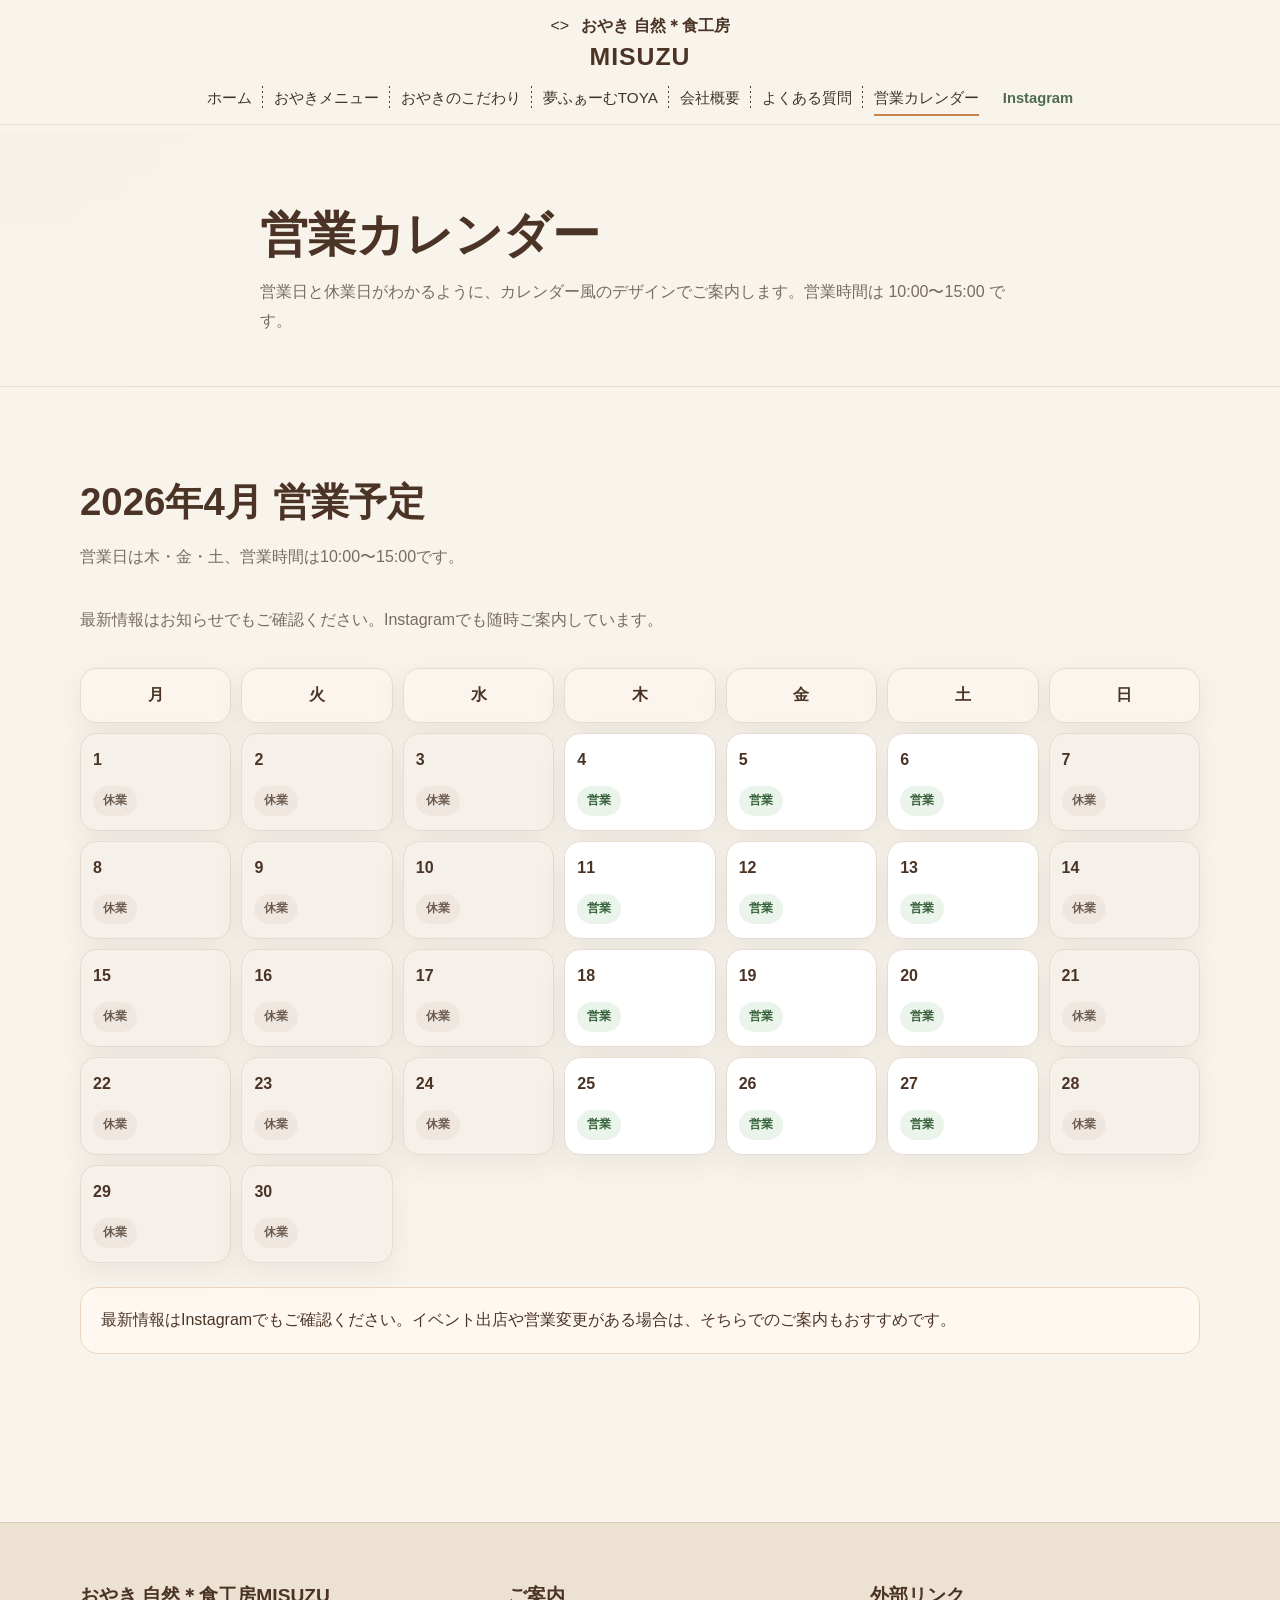
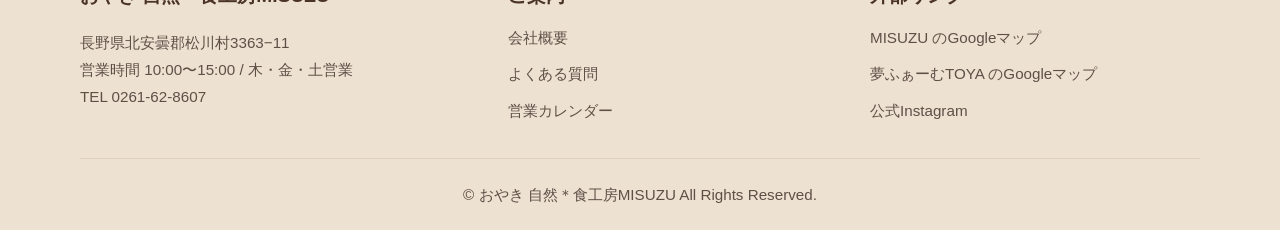
==== commit b9fa7a14: "calendar.html" ====
--- a/calendar.html
+++ b/calendar.html
@@ -12,9 +12,9 @@
 <header class="site-header">
   <div class="container header-inner">
     <a class="logo-wrap" href="index.html">
-      <span class="logo-sub">信州の畑と台所をつなぐ</span>
+     
       <span class="logo-top">
-        <span class="logo-mark">M</span>
+        <>
         <span class="logo-main">おやき 自然＊食工房</span>
       </span>
       <span class="logo-en">MISUZU</span>
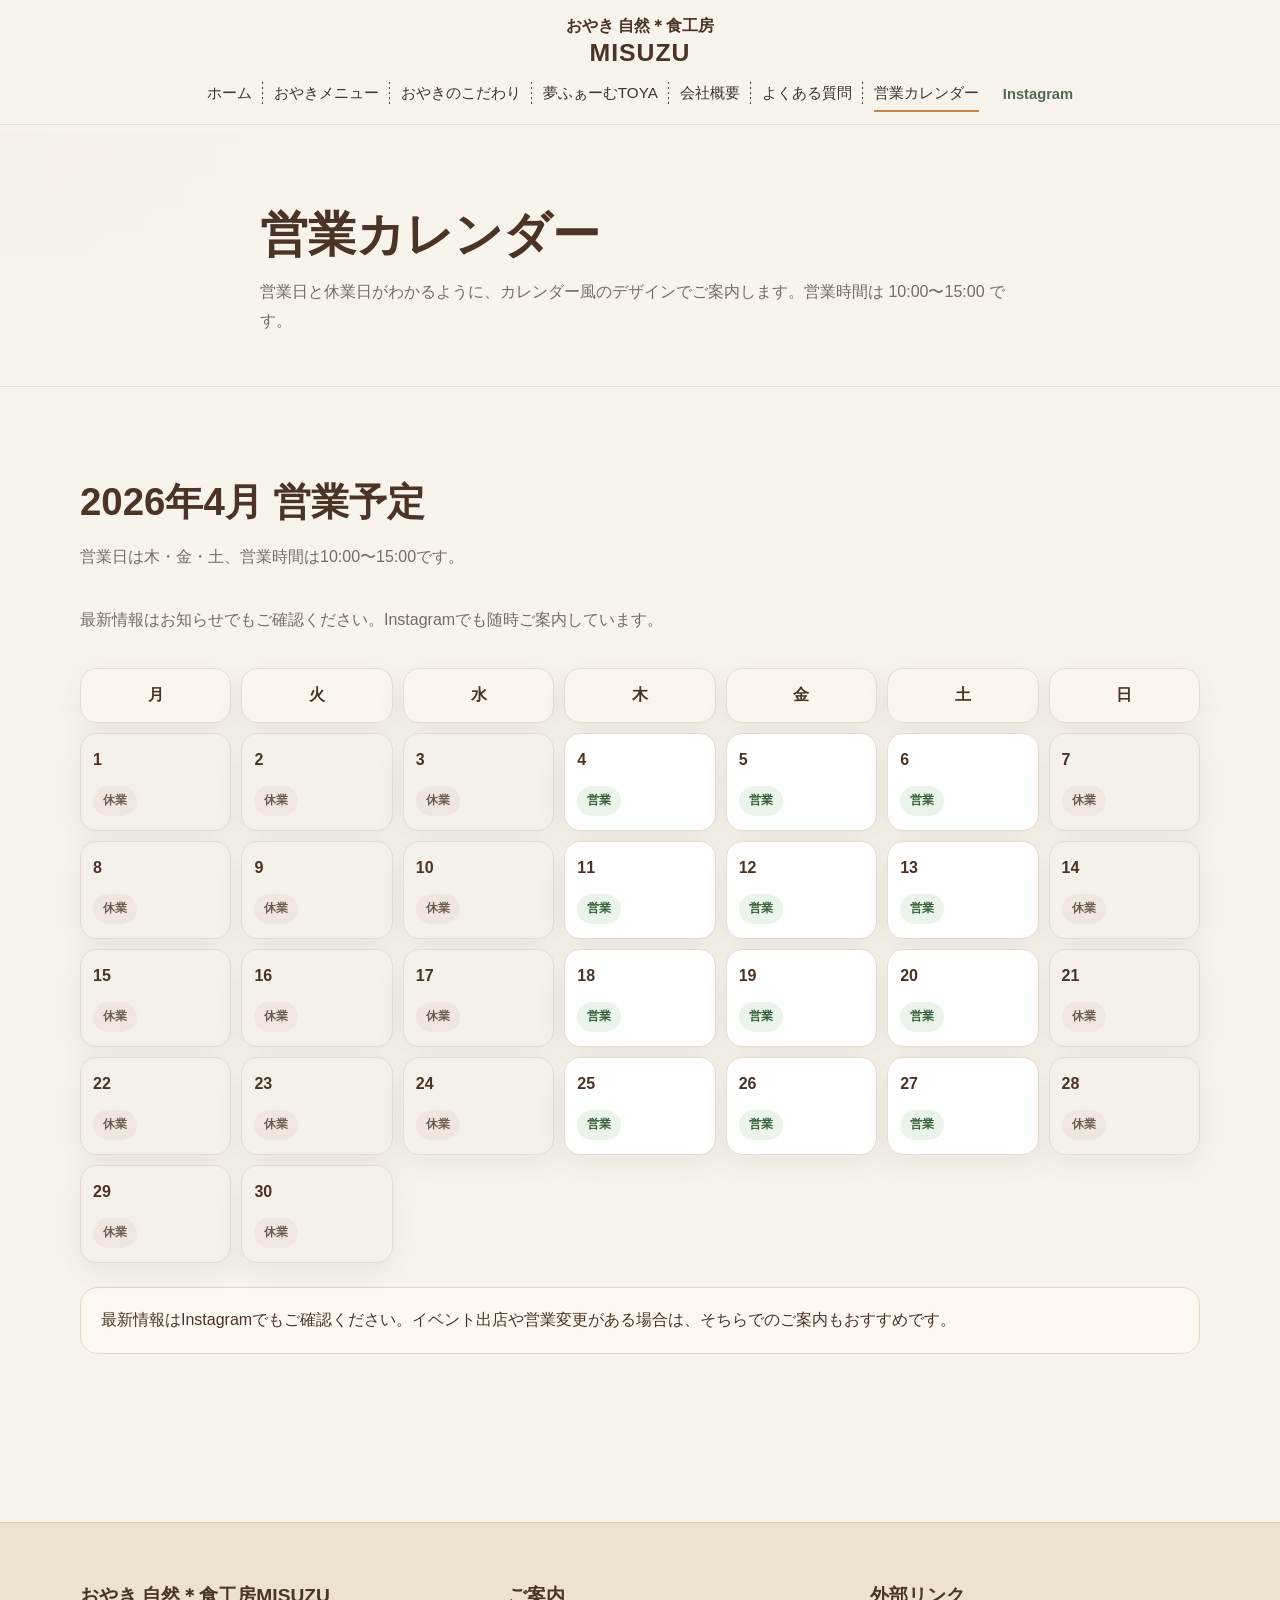
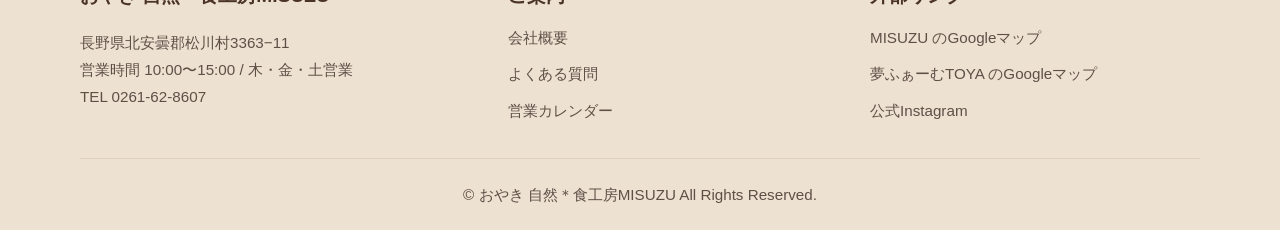
==== commit 10e8b254: "calendar.html" ====
--- a/calendar.html
+++ b/calendar.html
@@ -14,7 +14,7 @@
     <a class="logo-wrap" href="index.html">
      
       <span class="logo-top">
-        <>
+        
         <span class="logo-main">おやき 自然＊食工房</span>
       </span>
       <span class="logo-en">MISUZU</span>
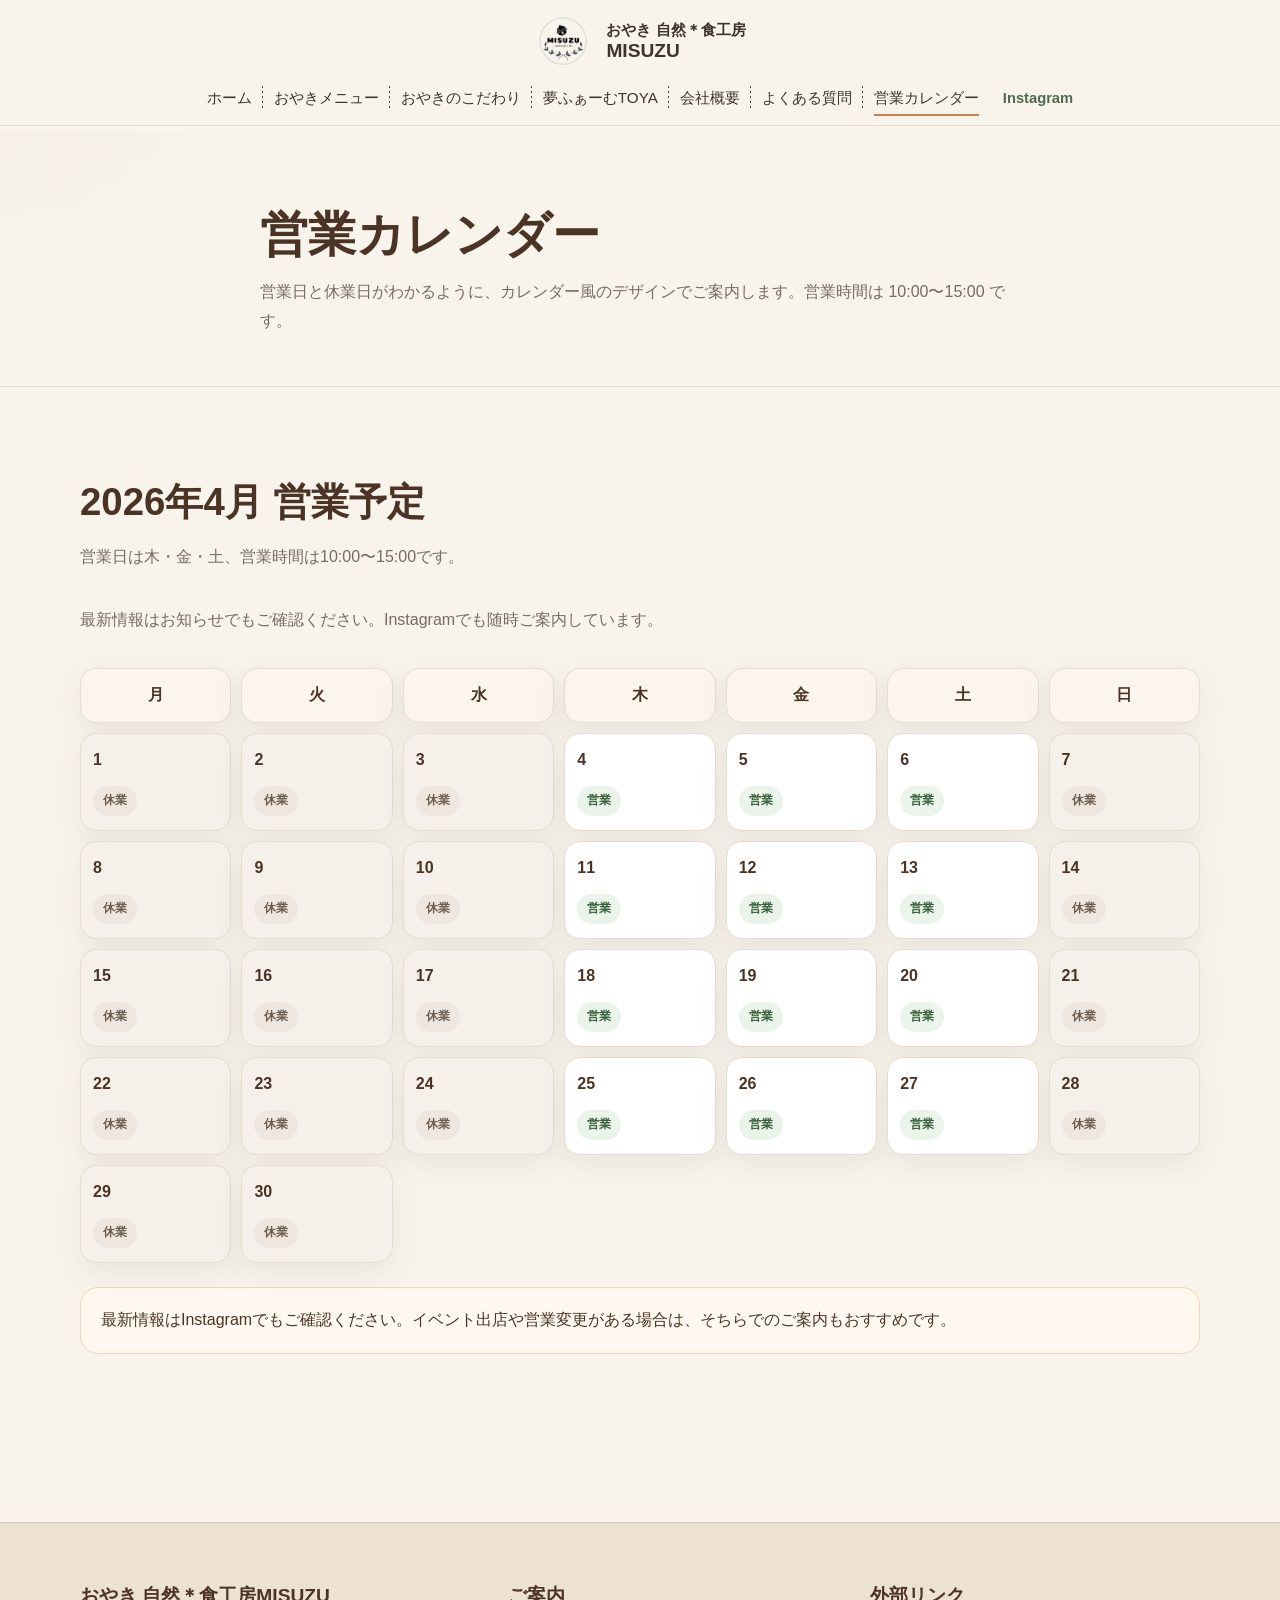
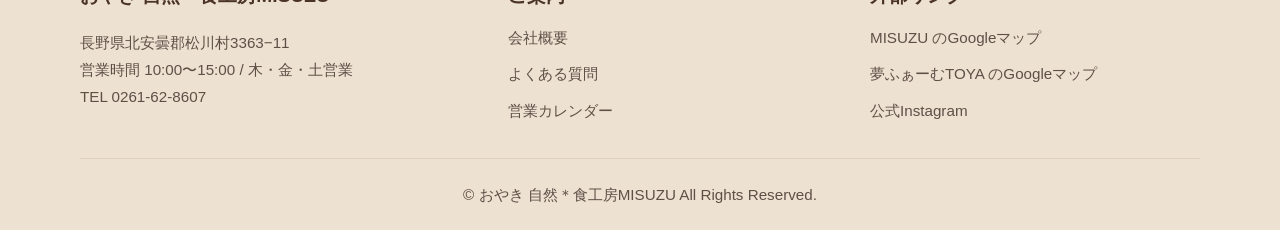
==== commit 3b7090a9: "calendar.html" ====
--- a/calendar.html
+++ b/calendar.html
@@ -12,12 +12,11 @@
 <header class="site-header">
   <div class="container header-inner">
     <a class="logo-wrap" href="index.html">
-     
-      <span class="logo-top">
-        
+      <img src="assets/img/logo.png" alt="MISUZUロゴ" class="logo-img">
+      <div class="logo-text">
         <span class="logo-main">おやき 自然＊食工房</span>
-      </span>
-      <span class="logo-en">MISUZU</span>
+        <span class="logo-en">MISUZU</span>
+      </div>
     </a>
 
     <div class="header-right">
--- a/assets/css/style.css
+++ b/assets/css/style.css
@@ -119,6 +119,7 @@
   padding-top: 12px;
   padding-bottom: 12px;
 }
+
 .logo {
   display: flex;
   align-items: center;
@@ -132,55 +133,34 @@
 }
 .logo-wrap {
   display: flex;
-  flex-direction: column;
-  justify-content: center;
-  align-items: center;
-  text-align: center;
+  align-items: center;
+  gap: 14px;
   text-decoration: none;
-  gap: 4px;
+}
+
+.logo-img {
+  width: 58px;
+  height: 58px;
+  object-fit: contain;
+  flex-shrink: 0;
 }
 
 .logo-top {
-  display: flex;
-  align-items: center;
-  justify-content: center;
-  gap: 12px;
-}
-
-.logo-mark {
-  width: 44px;
-  height: 44px;
-  border-radius: 50%;
-  display: inline-flex;
-  align-items: center;
-  justify-content: center;
-  background: linear-gradient(135deg, var(--orange), #b56d3a);
-  color: #fff;
+  display: block;
+}
+
+.logo-main {
+  display: block;
+  font-size: 0.95rem;
+  font-weight: 700;
+  line-height: 1.2;
+}
+
+.logo-en {
+  display: block;
+  font-size: 1.2rem;
   font-weight: 800;
-  font-size: 1rem;
-  box-shadow: 0 6px 18px rgba(107, 75, 53, 0.18);
-  flex-shrink: 0;
-}
-
-.logo-sub {
-  font-size: 0.72rem;
-  color: var(--green);
-  letter-spacing: 0.08em;
-}
-
-.logo-main {
-  font-size: 1rem;
-  font-weight: 700;
-  color: var(--brown-dark);
-  line-height: 1.3;
-}
-
-.logo-en {
-  font-size: 1.55rem;
-  font-weight: 800;
-  letter-spacing: 0.04em;
-  color: var(--brown-dark);
-  line-height: 1;
+  line-height: 1.1;
 }
 
 .header-right {
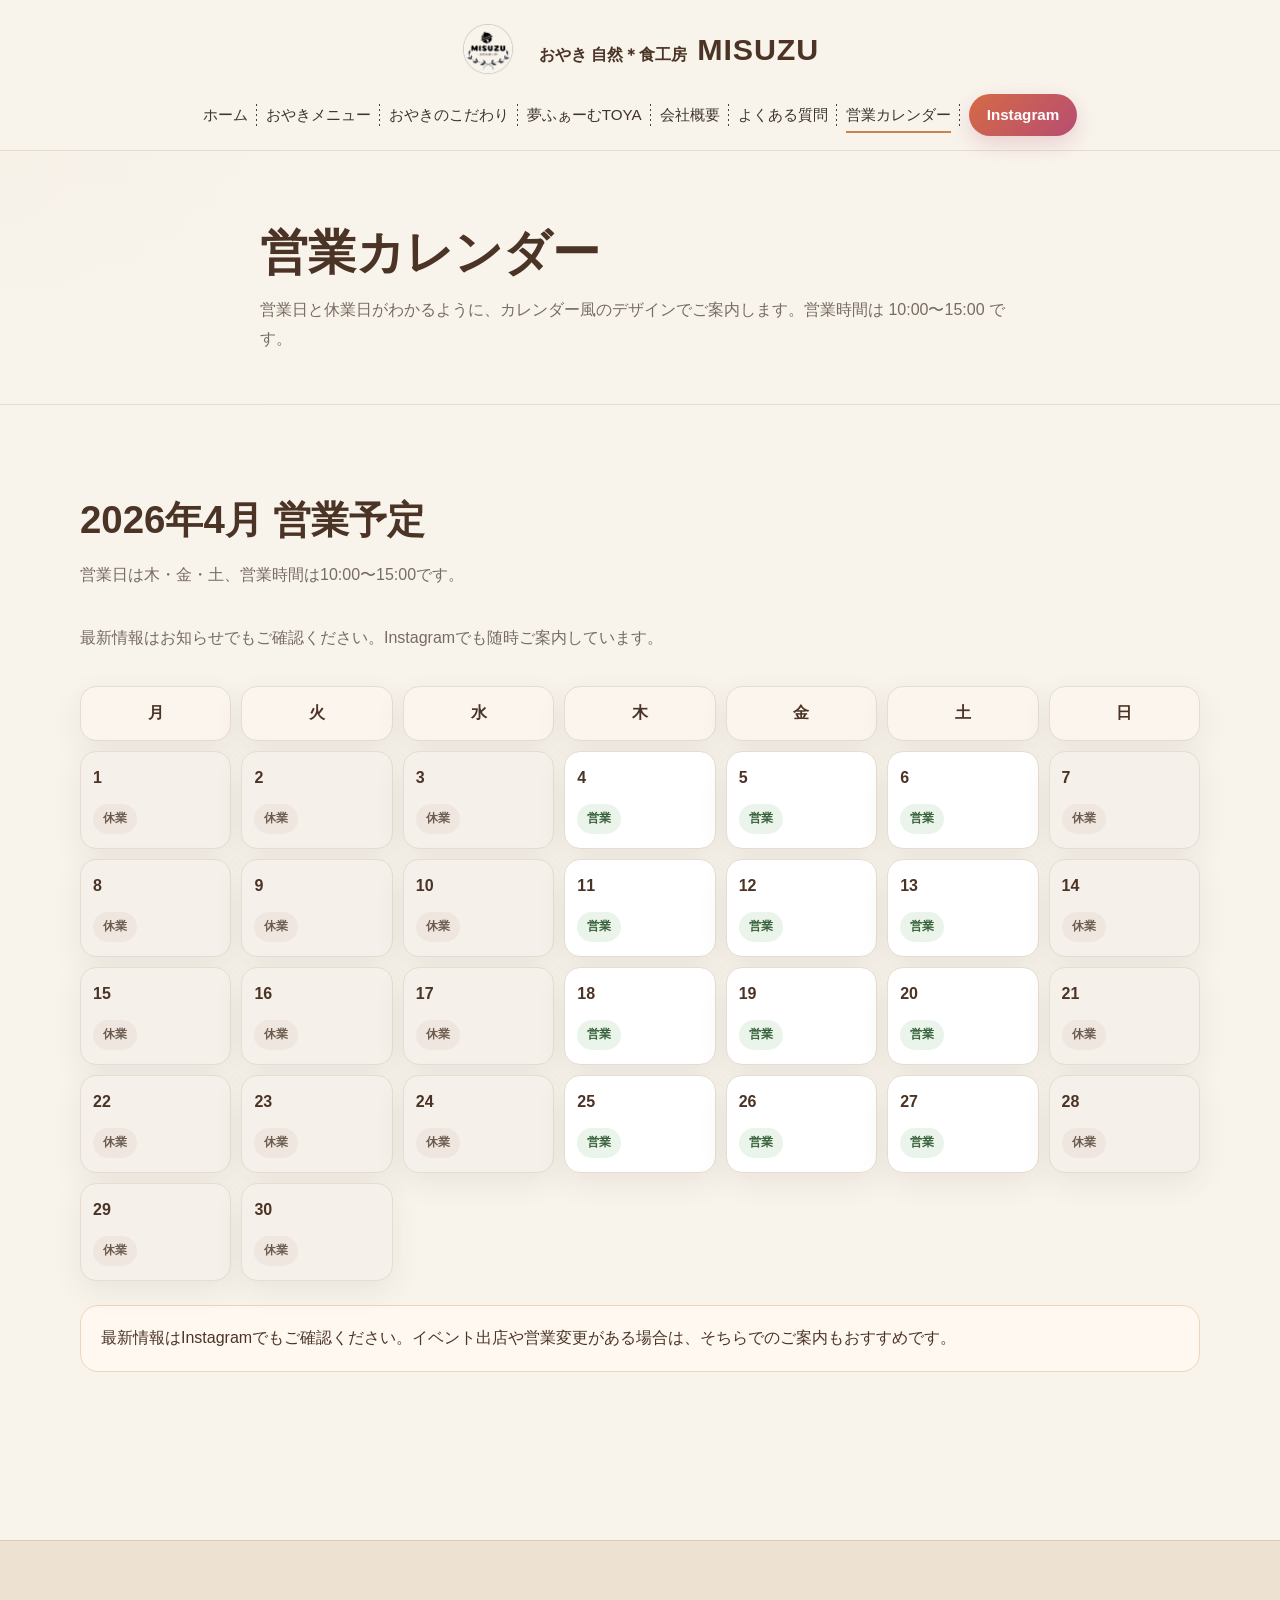
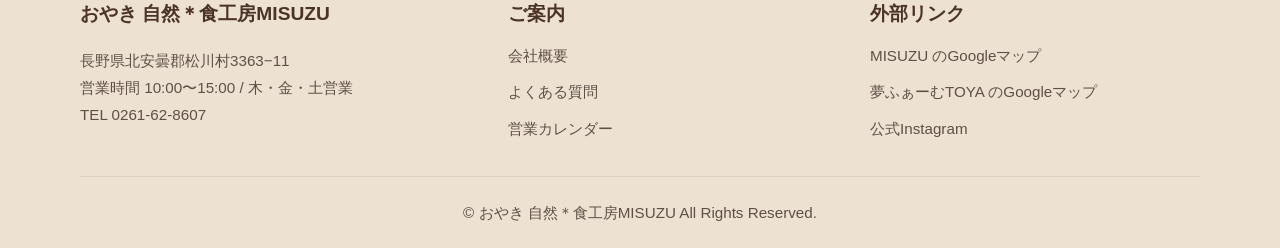
==== commit dbf2574c: "calendar.html" ====
--- a/calendar.html
+++ b/calendar.html
@@ -19,9 +19,14 @@
       </div>
     </a>
 
-    <div class="header-right">
-      <nav class="global-nav">
-        <ul>
+    <button class="menu-toggle" aria-label="メニューを開く" aria-expanded="false">
+      <span class="menu-toggle-bar"></span>
+      <span class="menu-toggle-bar"></span>
+      <span class="menu-toggle-bar"></span>
+    </button>
+
+    <nav class="global-nav">
+      <ul>
           <li><a href="index.html">ホーム</a></li>
           <li><a href="menu.html">おやきメニュー</a></li>
           <li><a href="commitment.html">おやきのこだわり</a></li>
@@ -29,18 +34,9 @@
           <li><a href="company.html">会社概要</a></li>
           <li><a href="faq.html">よくある質問</a></li>
           <li><a href="calendar.html" class="is-current">営業カレンダー</a></li>
-       
-        </ul>
-      </nav>
-
-      <a class="social-link" href="https://www.instagram.com/misuzu_8607/" target="_blank" rel="noopener">Instagram</a>
-
-      <button class="menu-toggle" aria-label="メニューを開く" aria-expanded="false">
-        <span class="menu-toggle-bar"></span>
-        <span class="menu-toggle-bar"></span>
-        <span class="menu-toggle-bar"></span>
-      </button>
-    </div>
+          <li class="nav-instagram"><a class="social-link social-link-inline" href="https://www.instagram.com/misuzu_8607/" target="_blank" rel="noopener">Instagram</a></li>
+      </ul>
+    </nav>
   </div>
 </header>
 
@@ -131,7 +127,6 @@
         <li><a href="company.html">会社概要</a></li>
         <li><a href="faq.html">よくある質問</a></li>
         <li><a href="calendar.html">営業カレンダー</a></li>
-       
       </ul>
     </div>
 
--- a/assets/css/style.css
+++ b/assets/css/style.css
@@ -119,7 +119,6 @@
   padding-top: 12px;
   padding-bottom: 12px;
 }
-
 .logo {
   display: flex;
   align-items: center;
@@ -133,34 +132,55 @@
 }
 .logo-wrap {
   display: flex;
-  align-items: center;
-  gap: 14px;
+  flex-direction: column;
+  justify-content: center;
+  align-items: center;
+  text-align: center;
   text-decoration: none;
-}
-
-.logo-img {
-  width: 58px;
-  height: 58px;
-  object-fit: contain;
+  gap: 4px;
+}
+
+.logo-top {
+  display: flex;
+  align-items: center;
+  justify-content: center;
+  gap: 12px;
+}
+
+.logo-mark {
+  width: 44px;
+  height: 44px;
+  border-radius: 50%;
+  display: inline-flex;
+  align-items: center;
+  justify-content: center;
+  background: linear-gradient(135deg, var(--orange), #b56d3a);
+  color: #fff;
+  font-weight: 800;
+  font-size: 1rem;
+  box-shadow: 0 6px 18px rgba(107, 75, 53, 0.18);
   flex-shrink: 0;
 }
 
-.logo-top {
-  display: block;
+.logo-sub {
+  font-size: 0.72rem;
+  color: var(--green);
+  letter-spacing: 0.08em;
 }
 
 .logo-main {
-  display: block;
-  font-size: 0.95rem;
+  font-size: 1rem;
   font-weight: 700;
-  line-height: 1.2;
+  color: var(--brown-dark);
+  line-height: 1.3;
 }
 
 .logo-en {
-  display: block;
-  font-size: 1.2rem;
+  font-size: 1.55rem;
   font-weight: 800;
-  line-height: 1.1;
+  letter-spacing: 0.04em;
+  color: var(--brown-dark);
+  line-height: 1;
 }
 
 .header-right {
@@ -583,7 +603,7 @@
 }
 
 .faq-item.is-open .faq-question::after {
-  content: "−";
+  content: "竏�";
 }
 
 .faq-answer {
@@ -1560,3 +1580,429 @@
     grid-template-columns: 1fr;
   }
 }
+
+
+
+/* ===== header fix v3 ===== */
+.site-header {
+  position: fixed;
+  inset: 0 0 auto 0;
+  z-index: 1000;
+  background: rgba(248, 244, 236, 0.96);
+  backdrop-filter: blur(10px);
+  border-bottom: 1px solid var(--line);
+}
+
+.header-inner {
+  min-height: 150px;
+  display: flex;
+  flex-direction: column;
+  align-items: center;
+  justify-content: center;
+  gap: 14px;
+  padding: 18px 0 14px;
+  position: relative;
+}
+
+.logo-wrap {
+  display: inline-flex;
+  flex-direction: row;
+  align-items: center;
+  justify-content: center;
+  gap: 16px;
+  text-align: left;
+  text-decoration: none;
+  margin: 0 auto;
+}
+
+.logo-img {
+  width: 62px;
+  height: 62px;
+  object-fit: contain;
+  flex-shrink: 0;
+  transform: translateX(-4px);
+}
+
+.logo-text {
+  display: flex;
+  align-items: baseline;
+  gap: 10px;
+}
+
+.logo-main {
+  font-size: 1rem;
+  font-weight: 700;
+  color: var(--brown-dark);
+  line-height: 1.2;
+}
+
+.logo-en {
+  font-size: 1.9rem;
+  font-weight: 800;
+  letter-spacing: 0.03em;
+  color: var(--brown-dark);
+  line-height: 1;
+}
+
+.global-nav {
+  width: 100%;
+}
+
+.global-nav ul {
+  display: flex;
+  align-items: center;
+  justify-content: center;
+  gap: 18px;
+  list-style: none;
+  margin: 0;
+  padding: 0;
+  flex-wrap: wrap;
+}
+
+.global-nav li {
+  position: relative;
+}
+
+.global-nav li:not(:last-child)::after {
+  content: "";
+  position: absolute;
+  right: -9px;
+  top: 50%;
+  transform: translateY(-50%);
+  width: 1px;
+  height: 22px;
+  background-image: repeating-linear-gradient(
+    to bottom,
+    rgba(40, 35, 30, 0.85) 0,
+    rgba(40, 35, 30, 0.85) 2px,
+    transparent 2px,
+    transparent 5px
+  );
+}
+
+.global-nav a {
+  text-decoration: none;
+  font-size: 0.95rem;
+  color: var(--text);
+  position: relative;
+  display: inline-block;
+  line-height: 1.6;
+}
+
+.global-nav a::after {
+  content: "";
+  position: absolute;
+  left: 0;
+  bottom: -6px;
+  width: 0;
+  height: 2px;
+  background: var(--orange);
+  transition: width 0.25s ease;
+}
+
+.global-nav a:hover::after,
+.global-nav a:focus-visible::after,
+.global-nav a.is-current::after {
+  width: 100%;
+}
+
+.nav-instagram::after {
+  display: none !important;
+}
+
+.social-link-inline {
+  display: inline-flex;
+  align-items: center;
+  justify-content: center;
+  min-height: 40px;
+  padding: 9px 18px;
+  border-radius: 999px;
+  background: linear-gradient(135deg, #d56a45, #b74d73);
+  color: #fff !important;
+  font-size: 0.92rem;
+  font-weight: 700;
+  box-shadow: 0 8px 22px rgba(183, 77, 115, 0.22);
+  transition: transform .2s ease, box-shadow .2s ease, opacity .2s ease;
+}
+
+.social-link-inline::after {
+  display: none !important;
+}
+
+.social-link-inline:hover {
+  transform: translateY(-1px);
+  box-shadow: 0 12px 28px rgba(183, 77, 115, 0.28);
+  opacity: 0.96;
+}
+
+.page-main {
+  padding-top: 150px;
+}
+
+.hero {
+  padding-top: 150px;
+}
+
+@media (max-width: 768px) {
+  :root {
+    --header-h: 82px;
+  }
+
+  .header-inner {
+    min-height: 82px;
+    display: grid;
+    grid-template-columns: 1fr auto;
+    align-items: center;
+    gap: 8px 12px;
+    padding: 10px 0;
+  }
+
+  .logo-wrap {
+    margin: 0;
+    justify-content: flex-start;
+    gap: 10px;
+  }
+
+  .logo-img {
+    width: 44px;
+    height: 44px;
+    transform: none;
+  }
+
+  .logo-text {
+    gap: 6px;
+    flex-wrap: wrap;
+  }
+
+  .logo-main {
+    font-size: 0.82rem;
+  }
+
+  .logo-en {
+    font-size: 1.18rem;
+  }
+
+  .menu-toggle {
+    display: block;
+    justify-self: end;
+  }
+
+  .global-nav {
+    position: fixed;
+    top: 82px;
+    right: 0;
+    width: min(92vw, 360px);
+    height: calc(100vh - 82px);
+    background: rgba(248, 244, 236, 0.98);
+    border-left: 1px solid var(--line);
+    transform: translateX(100%);
+    transition: transform .28s ease;
+    padding: 18px;
+    overflow-y: auto;
+    box-shadow: -10px 0 30px rgba(0, 0, 0, 0.06);
+  }
+
+  .global-nav.is-open {
+    transform: translateX(0);
+  }
+
+  .global-nav ul {
+    flex-direction: column;
+    align-items: stretch;
+    gap: 0;
+  }
+
+  .global-nav li {
+    width: 100%;
+    border-bottom: 1px solid var(--line);
+  }
+
+  .global-nav li:not(:last-child)::after {
+    display: none;
+  }
+
+  .global-nav a {
+    display: block;
+    width: 100%;
+    padding: 14px 2px;
+    font-size: 1rem;
+  }
+
+  .social-link-inline {
+    width: 100%;
+    margin-top: 10px;
+    text-align: center;
+  }
+
+  .page-main {
+    padding-top: 82px;
+  }
+
+  .hero {
+    padding-top: 82px;
+  }
+}
+
+
+/* ===== contact card mobile tuning ===== */
+.contact-card .section-title {
+  margin-bottom: 12px;
+}
+
+.contact-card > p {
+  margin-bottom: 18px;
+}
+
+.contact-buttons {
+  display: flex;
+  flex-wrap: wrap;
+  gap: 14px;
+  margin-top: 20px;
+  margin-bottom: 24px;
+}
+
+.contact-btn {
+  display: inline-flex;
+  align-items: center;
+  justify-content: center;
+  min-height: 48px;
+  padding: 12px 22px;
+  border-radius: 999px;
+  text-decoration: none;
+  font-weight: 700;
+  line-height: 1.4;
+  transition: transform .2s ease, opacity .2s ease, box-shadow .2s ease;
+  box-shadow: var(--shadow);
+}
+
+.contact-btn:hover {
+  transform: translateY(-1px);
+  opacity: 0.96;
+}
+
+.mercari-btn {
+  background: #f56b6b;
+  color: #fff;
+}
+
+.line-btn {
+  background: #06c755;
+  color: #fff;
+}
+
+.qr-area {
+  display: grid;
+  grid-template-columns: repeat(2, minmax(0, 1fr));
+  gap: 18px;
+  margin-top: 10px;
+}
+
+.qr-box {
+  background: #fff;
+  border: 1px solid var(--line);
+  border-radius: 18px;
+  padding: 16px;
+  text-align: center;
+  box-shadow: var(--shadow);
+}
+
+.qr-box img {
+  width: min(120px, 100%);
+  aspect-ratio: 1 / 1;
+  object-fit: contain;
+  margin: 0 auto 10px;
+  display: block;
+}
+
+.qr-box p {
+  margin: 0;
+  font-size: 0.9rem;
+  color: var(--brown-dark);
+  font-weight: 700;
+  line-height: 1.4;
+}
+
+@media (max-width: 980px) {
+  .contact-buttons {
+    flex-direction: column;
+  }
+
+  .contact-btn {
+    width: 100%;
+  }
+
+  .qr-area {
+    grid-template-columns: repeat(2, minmax(0, 1fr));
+    gap: 14px;
+  }
+}
+
+@media (max-width: 768px) {
+  .contact-card {
+    padding: 20px;
+  }
+
+  .contact-card .section-title {
+    font-size: 1.45rem;
+    line-height: 1.4;
+  }
+
+  .contact-card > p {
+    font-size: 0.95rem;
+    line-height: 1.75;
+  }
+
+  .contact-buttons {
+    gap: 12px;
+    margin-top: 16px;
+    margin-bottom: 18px;
+  }
+
+  .contact-btn {
+    width: 100%;
+    min-height: 46px;
+    padding: 12px 16px;
+    font-size: 0.95rem;
+  }
+
+  .qr-area {
+    grid-template-columns: 1fr;
+    gap: 12px;
+  }
+
+  .qr-box {
+    padding: 14px;
+    border-radius: 16px;
+  }
+
+  .qr-box img {
+    width: 110px;
+  }
+
+  .qr-box p {
+    font-size: 0.88rem;
+  }
+}
+
+@media (max-width: 480px) {
+  .contact-card {
+    padding: 18px;
+  }
+
+  .contact-card .section-title {
+    font-size: 1.28rem;
+  }
+
+  .contact-card > p {
+    font-size: 0.92rem;
+  }
+
+  .contact-btn {
+    font-size: 0.92rem;
+    min-height: 44px;
+  }
+
+  .qr-box img {
+    width: 96px;
+  }
+}
